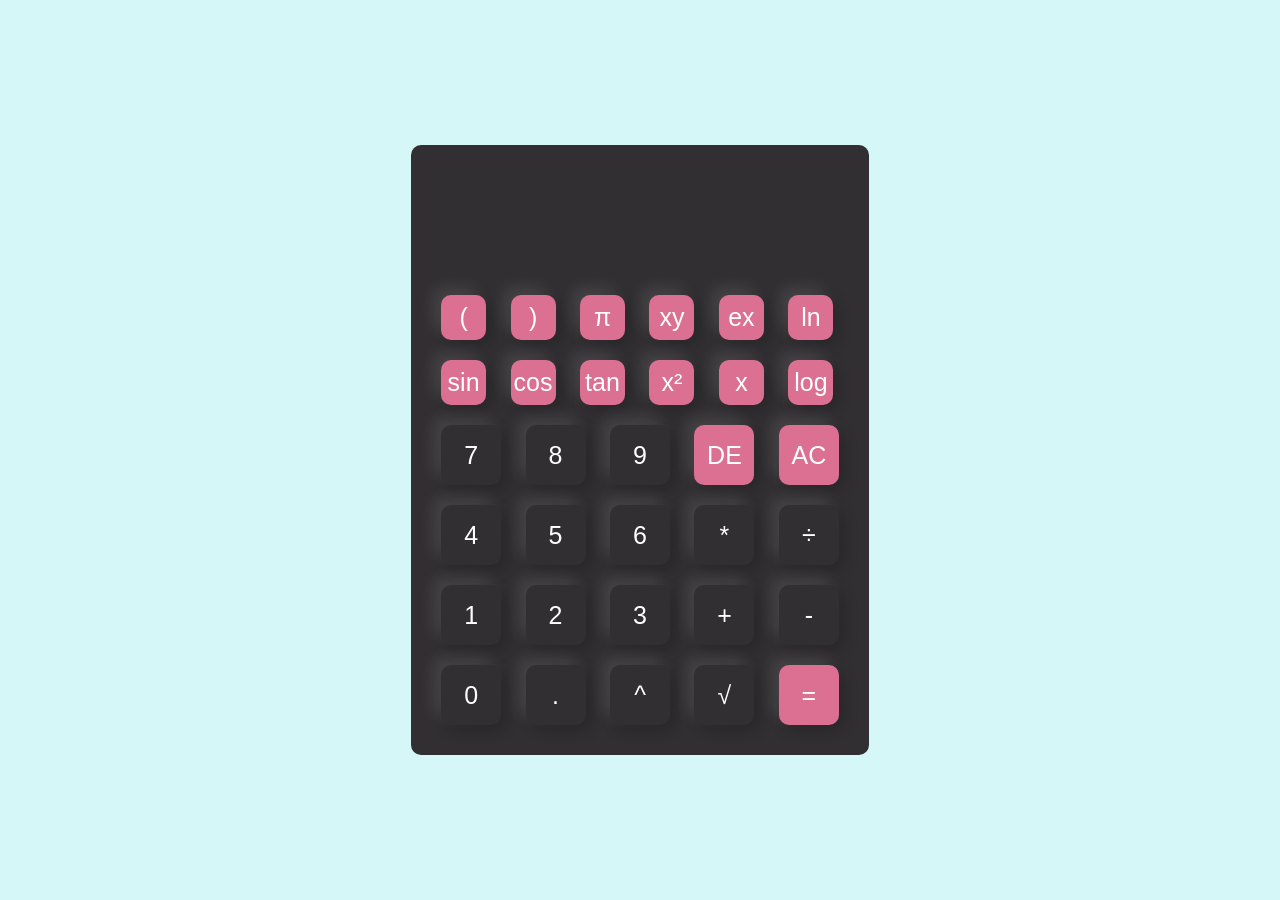
==== index.html @ f1335a85 "added few functionalities" ====
<!DOCTYPE html>
<html lang="en">
<head>
    <meta charset="UTF-8">
    <meta name="viewport" content="width=device-width, initial-scale=1.0">
    <title>Calculator</title>
    <link rel="stylesheet" href="styles.css">
</head>
<body>
    <div class="container">
        <div class="calculator">
            <form>
                <div class="display">
                    <input type="text" id="display" readonly>
                </div>
                <div>
                    <input type="button" onclick="appendToDisplay('(')" value="(" class="trig">
                    <input type="button" onclick="appendToDisplay(')')" value=")" class="trig">
                    <input type="button" onclick="pi('π')" value="π" class="trig">
                    <input type="button" onclick="appendToDisplay('xy')" value="xy" class="trig">
                    <input type="button" onclick="appendToDisplay('ex')" value="ex" class="trig">
                    <input type="button" onclick="appendToDisplay('ln')" value="ln" class="trig"> 
                </div>
                <div>
                    <input type="button" onclick="calculateTrig('sin')" value="sin" class="trig">
                    <input type="button" onclick="calculateTrig('cos')" value="cos" class="trig">
                    <input type="button" onclick="calculateTrig('tan')" value="tan" class="trig">
                    <input type="button" onclick="appendToDisplay('x²')" value="x²" class="trig">
                    <input type="button" onclick="appendToDisplay('x')" value="x" class="trig">
                    <input type="button" onclick="appendToDisplay('log')" value="log" class="trig"> 
                </div>
                <div>
                    <input type="button" onclick="appendToDisplay('7')" value="7">
                    <input type="button" onclick="appendToDisplay('8')" value="8">
                    <input type="button" onclick="appendToDisplay('9')" value="9">
                    <input type="button" onclick="deleteDisplay('DE')" value="DE"  class="all-clear">
                    <input type="button" onclick="clearDisplay('')" value="AC" class="all-clear">
                </div>
                <div>
                    <input type="button" onclick="appendToDisplay('4')" value="4">
                    <input type="button" onclick="appendToDisplay('5')" value="5">
                    <input type="button" onclick="appendToDisplay('6')" value="6">
                    <input type="button" onclick="appendToDisplay('*')" value="*">
                    <input type="button" onclick="appendToDisplay('÷')" value="÷">
                </div> 
                <div>
                    <input type="button" onclick="appendToDisplay('1')" value="1">
                    <input type="button" onclick="appendToDisplay('2')" value="2">
                    <input type="button" onclick="appendToDisplay('3')" value="3">
                    <input type="button" onclick="appendToDisplay('+')" value="+">
                    <input type="button" onclick="appendToDisplay('-')" value="-">
            </div>
            <div class="equal">
                <input type="button" onclick="appendToDisplay('0')" value="0">
                <input type="button" onclick="appendToDisplay('.')" value=".">
                <input type="button" onclick="appendToDisplay('^')" value="^">
                <input type="button" onclick="appendToDisplay('√')" value="√">
                <input type="button" onclick="calculate('=')" value="=" class="equal">
            </div>

            <script src="calculator.js"></script>
        </form>
    </div> 
    </div>
</body>
</html>
---- styles.css ----
*{
    margin: 0;
    padding:0;
    font-family:Arial, Helvetica, sans-serif;
    box-sizing: border-box;
}

.container{
    width: 100%;
    height:100vh;
    background-color: rgb(213, 247, 247);
    display: flex;
    align-items: center;
    justify-content: center;
}

.calculator{
    background-color: rgb(49, 47, 49);
    border-radius: 10px;
    padding: 20px;
}

.calculator form input{
    border: 0;
    outline:0;
    width: 60px;
    height: 60px;
    border-radius: 10px;
    box-shadow: -8px -8px 15px rgb(255, 255, 255,0.1), 5px 5px 15px rgb(0, 0, 0,0.2);
    background: transparent;
    color: white;
    cursor: pointer;
    margin: 10px;
    font-size: 25px;
}

form .display{
    display: flex;
    justify-content: flex-end;
    margin:20px 0;
}

form .display input{
    text-align: right;
    flex: 1;
    font-size: 45px;
    box-shadow: none;
}

form input.equal{
    background-color: palevioletred;
}


form input.all-clear{
    background-color: palevioletred;
}

form input.trig{
    border: 0;
    outline:0;
    width: 45px;
    height: 45px;
    border-radius: 10px;
    box-shadow: -8px -8px 15px rgb(255, 255, 255,0.1), 5px 5px 15px rgb(0, 0, 0,0.2);
    background: transparent;
    background-color: palevioletred;
    color: white;
    cursor: pointer;
    margin: 10px;
    font-size: 25px;
}
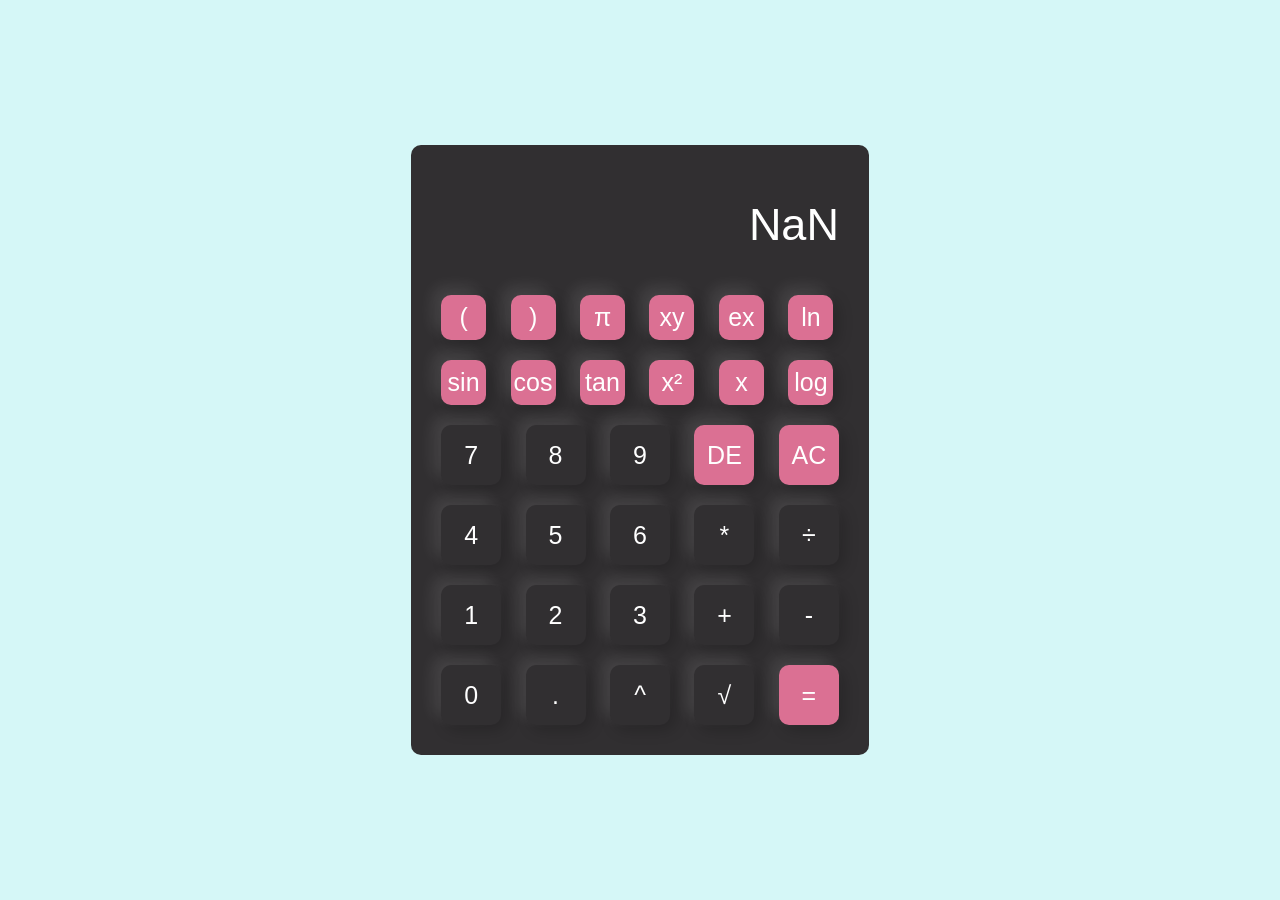
==== commit ec0f93dc: ""ne functionality added"" ====
--- a/index.html
+++ b/index.html
@@ -53,7 +53,7 @@
             <div class="equal">
                 <input type="button" onclick="appendToDisplay('0')" value="0">
                 <input type="button" onclick="appendToDisplay('.')" value=".">
-                <input type="button" onclick="appendToDisplay('^')" value="^">
+                <input type="button" onclick="calculateSquare('^')" value="^">
                 <input type="button" onclick="appendToDisplay('√')" value="√">
                 <input type="button" onclick="calculate('=')" value="=" class="equal">
             </div>
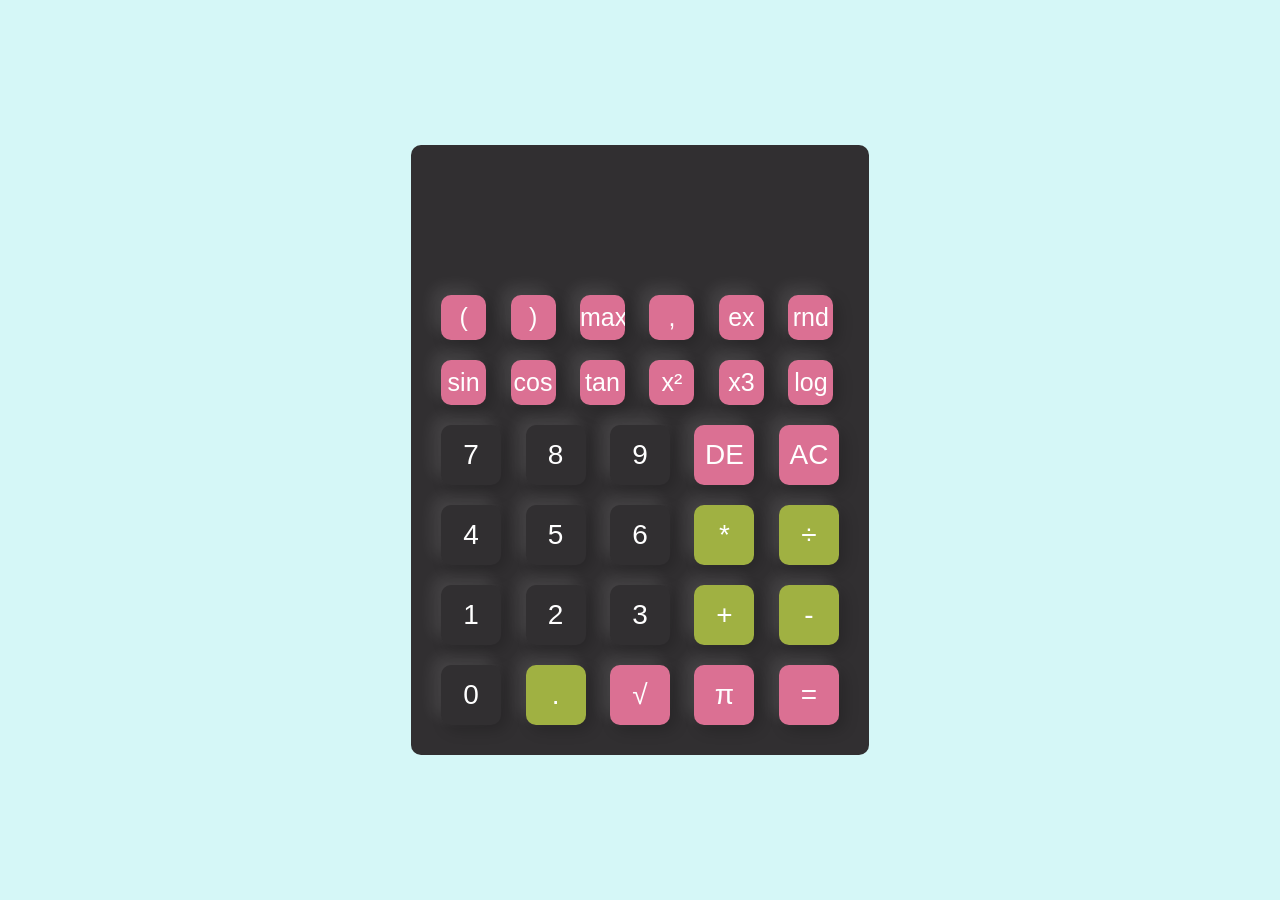
==== commit 23dbdff9: "added all the funtionality" ====
--- a/index.html
+++ b/index.html
@@ -16,45 +16,45 @@
                 <div>
                     <input type="button" onclick="appendToDisplay('(')" value="(" class="trig">
                     <input type="button" onclick="appendToDisplay(')')" value=")" class="trig">
-                    <input type="button" onclick="pi('π')" value="π" class="trig">
-                    <input type="button" onclick="appendToDisplay('xy')" value="xy" class="trig">
-                    <input type="button" onclick="appendToDisplay('ex')" value="ex" class="trig">
-                    <input type="button" onclick="appendToDisplay('ln')" value="ln" class="trig"> 
+                    <input type="button" onclick="calculateTrig('max')" value="max" class="trig">
+                    <input type="button" onclick="appendToDisplay(',')" value=","  class="trig">
+                    <input type="button" onclick="calculatePower('ex')" value="ex" class="trig">
+                    <input type="button" onclick="calculateTrig('rnd')" value="rnd" class="trig"> 
                 </div>
                 <div>
                     <input type="button" onclick="calculateTrig('sin')" value="sin" class="trig">
                     <input type="button" onclick="calculateTrig('cos')" value="cos" class="trig">
                     <input type="button" onclick="calculateTrig('tan')" value="tan" class="trig">
-                    <input type="button" onclick="appendToDisplay('x²')" value="x²" class="trig">
-                    <input type="button" onclick="appendToDisplay('x')" value="x" class="trig">
-                    <input type="button" onclick="appendToDisplay('log')" value="log" class="trig"> 
+                    <input type="button" onclick="calculatePower('x²')" value="x²" class="trig">
+                    <input type="button" onclick="calculatePower('x3')" value="x3" class="trig">
+                    <input type="button" onclick="calculateTrig('log')" value="log" class="trig"> 
                 </div>
                 <div>
                     <input type="button" onclick="appendToDisplay('7')" value="7">
                     <input type="button" onclick="appendToDisplay('8')" value="8">
                     <input type="button" onclick="appendToDisplay('9')" value="9">
-                    <input type="button" onclick="deleteDisplay('DE')" value="DE"  class="all-clear">
-                    <input type="button" onclick="clearDisplay('')" value="AC" class="all-clear">
+                    <input type="button" onclick="deleteDisplay('DE')" value="DE" class="equal">
+                    <input type="button" onclick="clearDisplay('')" value="AC" class="equal">
                 </div>
                 <div>
                     <input type="button" onclick="appendToDisplay('4')" value="4">
                     <input type="button" onclick="appendToDisplay('5')" value="5">
                     <input type="button" onclick="appendToDisplay('6')" value="6">
-                    <input type="button" onclick="appendToDisplay('*')" value="*">
-                    <input type="button" onclick="appendToDisplay('÷')" value="÷">
+                    <input type="button" onclick="appendToDisplay('*')" value="*" class="operator">
+                    <input type="button" onclick="appendToDisplay('÷')" value="÷" class="operator">
                 </div> 
                 <div>
                     <input type="button" onclick="appendToDisplay('1')" value="1">
                     <input type="button" onclick="appendToDisplay('2')" value="2">
                     <input type="button" onclick="appendToDisplay('3')" value="3">
-                    <input type="button" onclick="appendToDisplay('+')" value="+">
-                    <input type="button" onclick="appendToDisplay('-')" value="-">
-            </div>
-            <div class="equal">
-                <input type="button" onclick="appendToDisplay('0')" value="0">
-                <input type="button" onclick="appendToDisplay('.')" value=".">
-                <input type="button" onclick="calculateSquare('^')" value="^">
-                <input type="button" onclick="appendToDisplay('√')" value="√">
+                    <input type="button" onclick="appendToDisplay('+')" value="+" class="operator">
+                    <input type="button" onclick="appendToDisplay('-')" value="-" class="operator">
+                </div>
+                <div class="equal">
+                    <input type="button" onclick="appendToDisplay('0')" value="0">
+                    <input type="button" onclick="appendToDisplay('.')" value="." class="operator">
+                    <input type="button" onclick="calculateTrig('√')" value="√" class="equal">
+                    <input type="button" onclick="pi('π')" value="π" class="equal">
                 <input type="button" onclick="calculate('=')" value="=" class="equal">
             </div>
 
--- a/styles.css
+++ b/styles.css
@@ -31,7 +31,11 @@
     color: white;
     cursor: pointer;
     margin: 10px;
-    font-size: 25px;
+    font-size: 28px;
+}
+
+.calculator form input:hover{
+    background-color: rgb(109, 103, 103);
 }
 
 form .display{
@@ -52,9 +56,19 @@
 }
 
 
-form input.all-clear{
-    background-color: palevioletred;
+form input.equal:hover{
+    background-color: rgb(214, 164, 206);
 }
+
+
+form input.operator{
+    background-color: rgb(160, 177, 66);
+}
+
+form input.operator:hover{
+    background-color: rgb(135, 139, 111);
+}
+
 
 form input.trig{
     border: 0;
@@ -69,4 +83,10 @@
     cursor: pointer;
     margin: 10px;
     font-size: 25px;
-}+}
+
+form input.trig:hover{
+    background-color: rgb(214, 164, 206);
+}
+
+
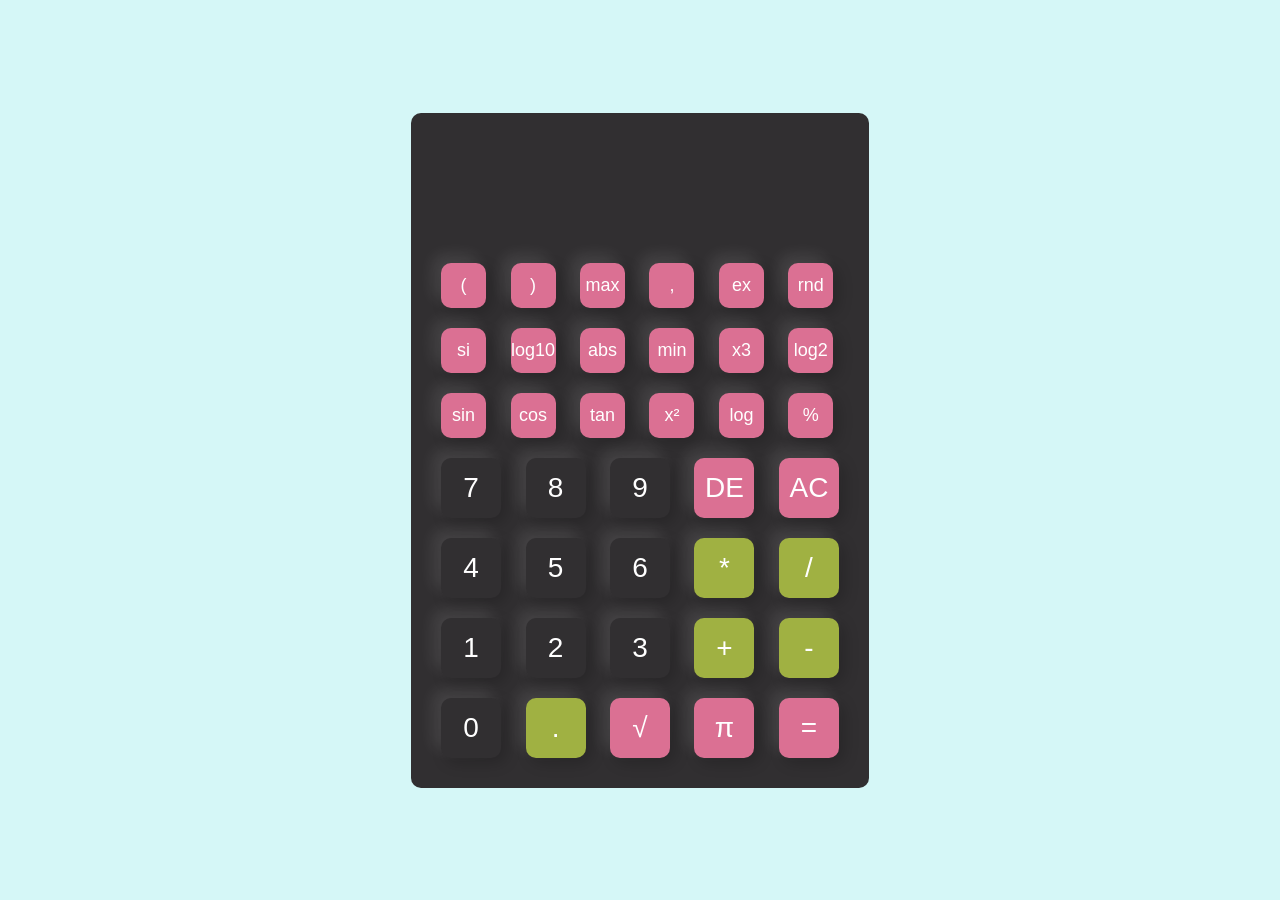
==== commit 4d9f6204: "complete" ====
--- a/index.html
+++ b/index.html
@@ -22,12 +22,20 @@
                     <input type="button" onclick="calculateTrig('rnd')" value="rnd" class="trig"> 
                 </div>
                 <div>
+                    <input type="button" onclick="calculateTrig('si')" value="si" class="trig">
+                    <input type="button" onclick="calculateTrig('log10')" value="log10" class="trig">
+                    <input type="button" onclick="calculateTrig('abs')" value="abs" class="trig">
+                    <input type="button" onclick="calculateTrig('min')" value="min" class="trig">
+                    <input type="button" onclick="calculatePower('x3')" value="x3" class="trig">
+                    <input type="button" onclick="calculateTrig('log2')" value="log2" class="trig"> 
+                </div>
+                <div>
                     <input type="button" onclick="calculateTrig('sin')" value="sin" class="trig">
                     <input type="button" onclick="calculateTrig('cos')" value="cos" class="trig">
                     <input type="button" onclick="calculateTrig('tan')" value="tan" class="trig">
                     <input type="button" onclick="calculatePower('x²')" value="x²" class="trig">
-                    <input type="button" onclick="calculatePower('x3')" value="x3" class="trig">
                     <input type="button" onclick="calculateTrig('log')" value="log" class="trig"> 
+                    <input type="button" onclick="calculateTrig('%')" value="%" class="trig">
                 </div>
                 <div>
                     <input type="button" onclick="appendToDisplay('7')" value="7">
@@ -41,7 +49,7 @@
                     <input type="button" onclick="appendToDisplay('5')" value="5">
                     <input type="button" onclick="appendToDisplay('6')" value="6">
                     <input type="button" onclick="appendToDisplay('*')" value="*" class="operator">
-                    <input type="button" onclick="appendToDisplay('÷')" value="÷" class="operator">
+                    <input type="button" onclick="appendToDisplay('/')" value="/" class="operator">
                 </div> 
                 <div>
                     <input type="button" onclick="appendToDisplay('1')" value="1">
--- a/styles.css
+++ b/styles.css
@@ -82,7 +82,7 @@
     color: white;
     cursor: pointer;
     margin: 10px;
-    font-size: 25px;
+    font-size: 18px;
 }
 
 form input.trig:hover{
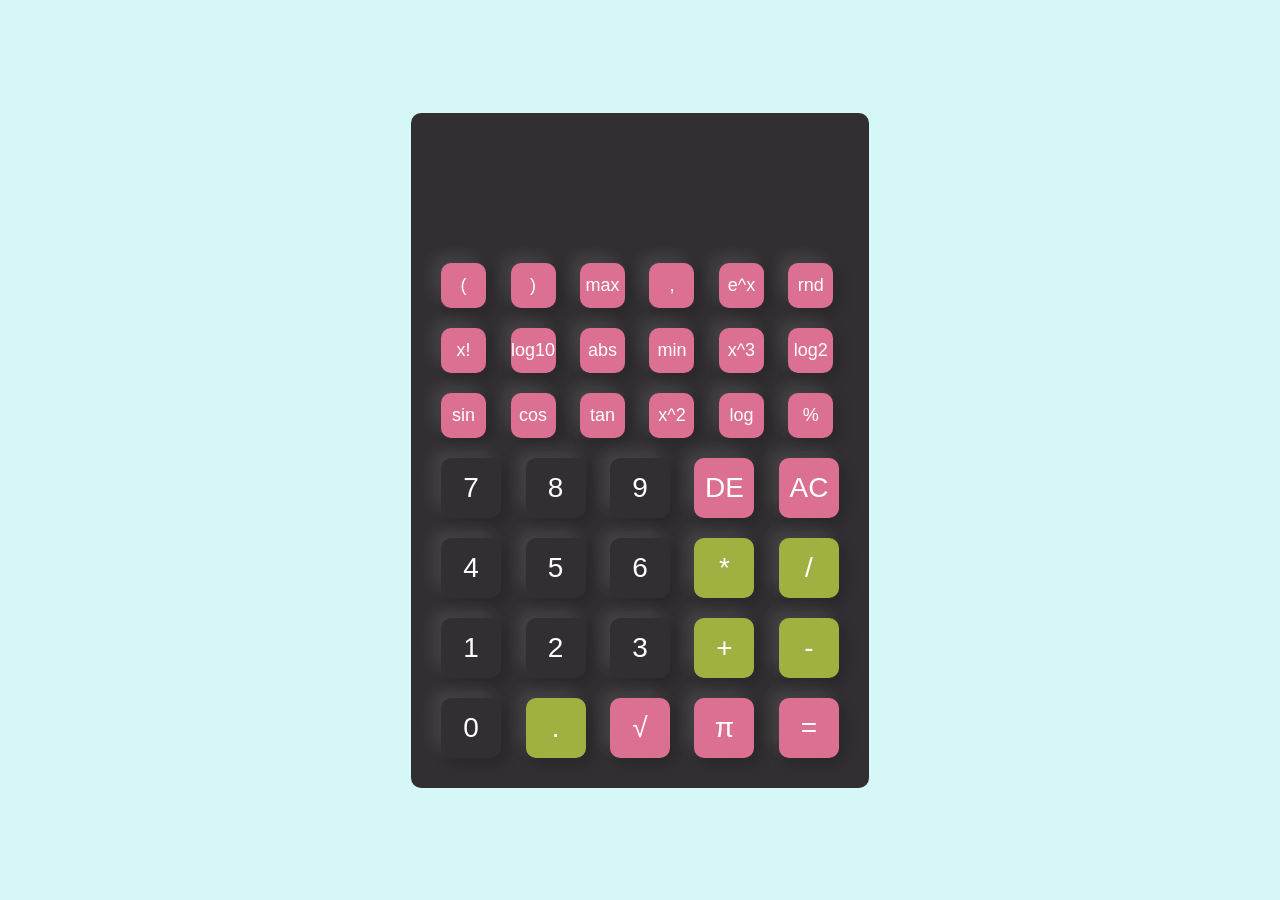
==== commit 3bb9beb9: "added factorial functionality" ====
--- a/index.html
+++ b/index.html
@@ -18,22 +18,22 @@
                     <input type="button" onclick="appendToDisplay(')')" value=")" class="trig">
                     <input type="button" onclick="calculateTrig('max')" value="max" class="trig">
                     <input type="button" onclick="appendToDisplay(',')" value=","  class="trig">
-                    <input type="button" onclick="calculatePower('ex')" value="ex" class="trig">
+                    <input type="button" onclick="calculatePower('e^x')" value="e^x" class="trig">
                     <input type="button" onclick="calculateTrig('rnd')" value="rnd" class="trig"> 
                 </div>
                 <div>
-                    <input type="button" onclick="calculateTrig('si')" value="si" class="trig">
+                    <input type="button" onclick="calculatePower('x!')" value="x!" class="trig">
                     <input type="button" onclick="calculateTrig('log10')" value="log10" class="trig">
                     <input type="button" onclick="calculateTrig('abs')" value="abs" class="trig">
                     <input type="button" onclick="calculateTrig('min')" value="min" class="trig">
-                    <input type="button" onclick="calculatePower('x3')" value="x3" class="trig">
+                    <input type="button" onclick="calculatePower('x^3')" value="x^3" class="trig">
                     <input type="button" onclick="calculateTrig('log2')" value="log2" class="trig"> 
                 </div>
                 <div>
                     <input type="button" onclick="calculateTrig('sin')" value="sin" class="trig">
                     <input type="button" onclick="calculateTrig('cos')" value="cos" class="trig">
                     <input type="button" onclick="calculateTrig('tan')" value="tan" class="trig">
-                    <input type="button" onclick="calculatePower('x²')" value="x²" class="trig">
+                    <input type="button" onclick="calculatePower('x^2')" value="x^2" class="trig">
                     <input type="button" onclick="calculateTrig('log')" value="log" class="trig"> 
                     <input type="button" onclick="calculateTrig('%')" value="%" class="trig">
                 </div>
--- a/styles.css
+++ b/styles.css
@@ -36,6 +36,7 @@
 
 .calculator form input:hover{
     background-color: rgb(109, 103, 103);
+    transform: scale(1.05);
 }
 
 form .display{
@@ -87,6 +88,8 @@
 
 form input.trig:hover{
     background-color: rgb(214, 164, 206);
+
 }
 
 
+
